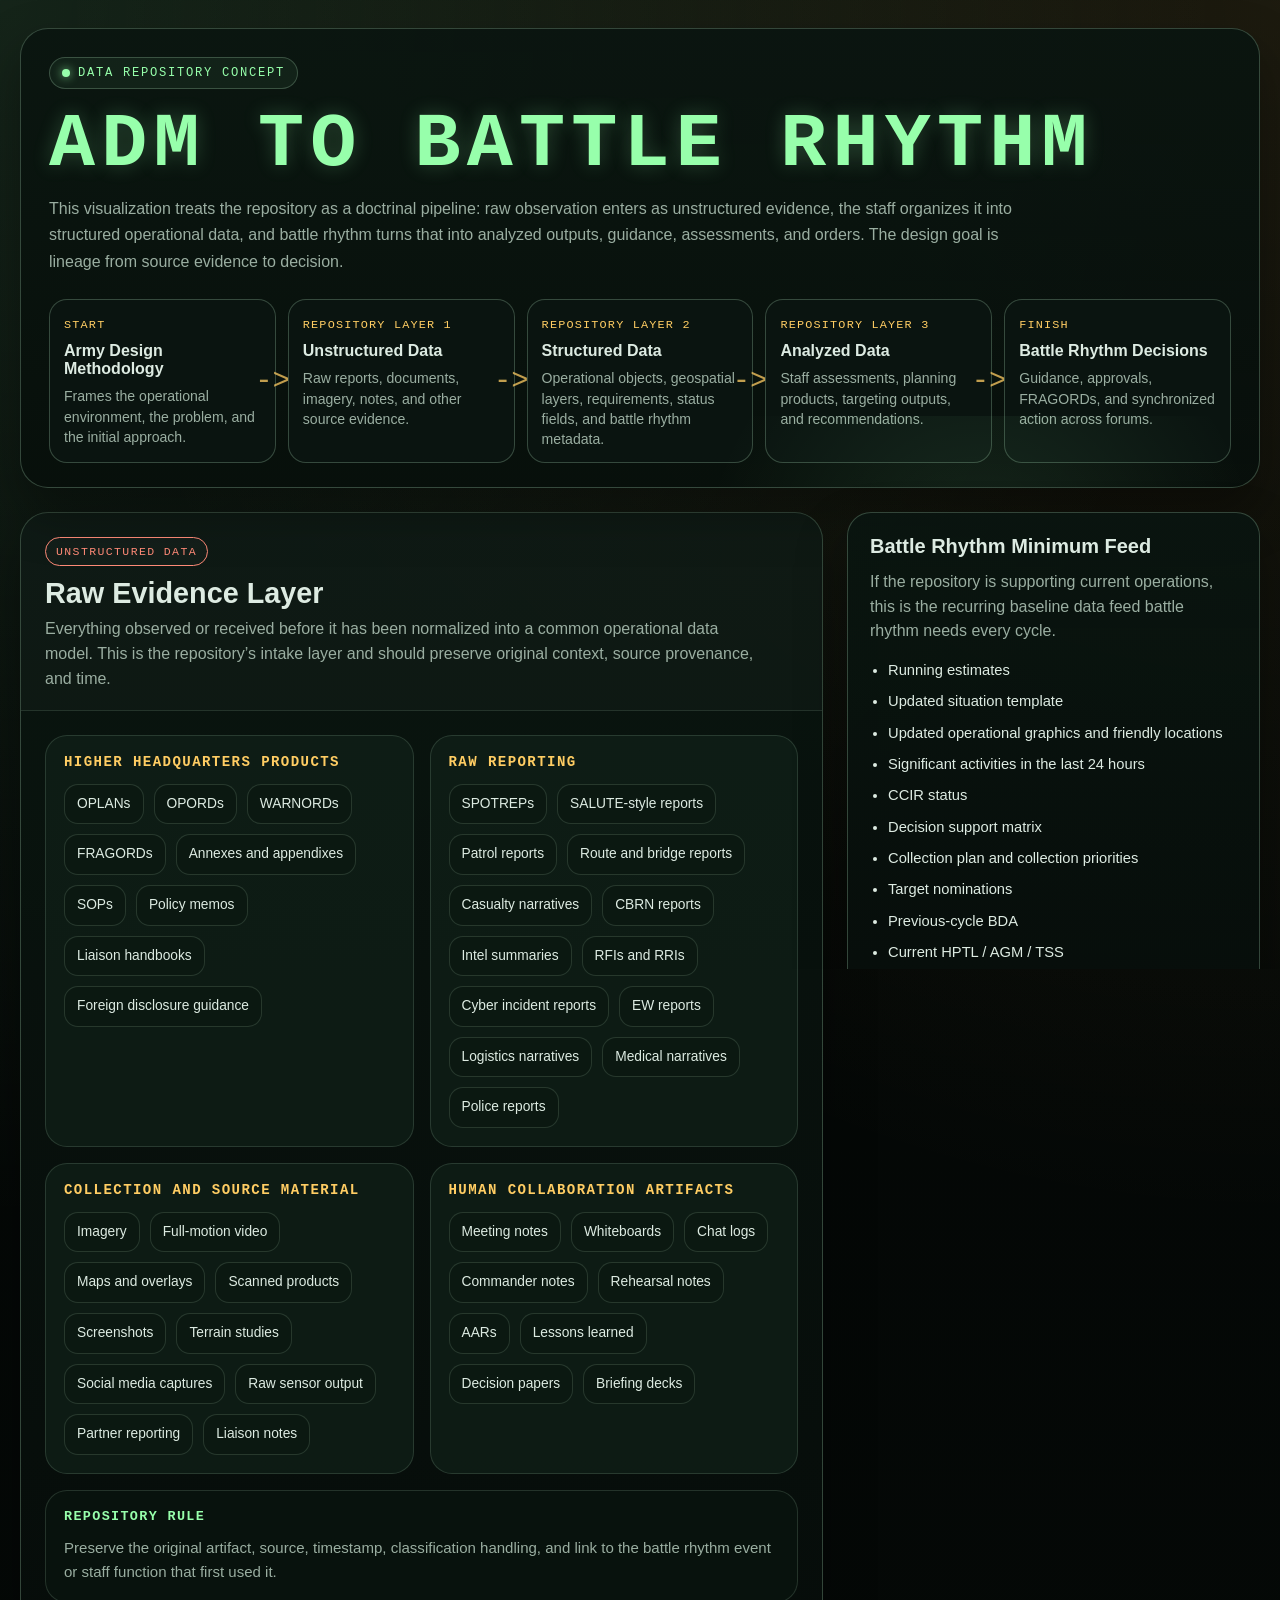
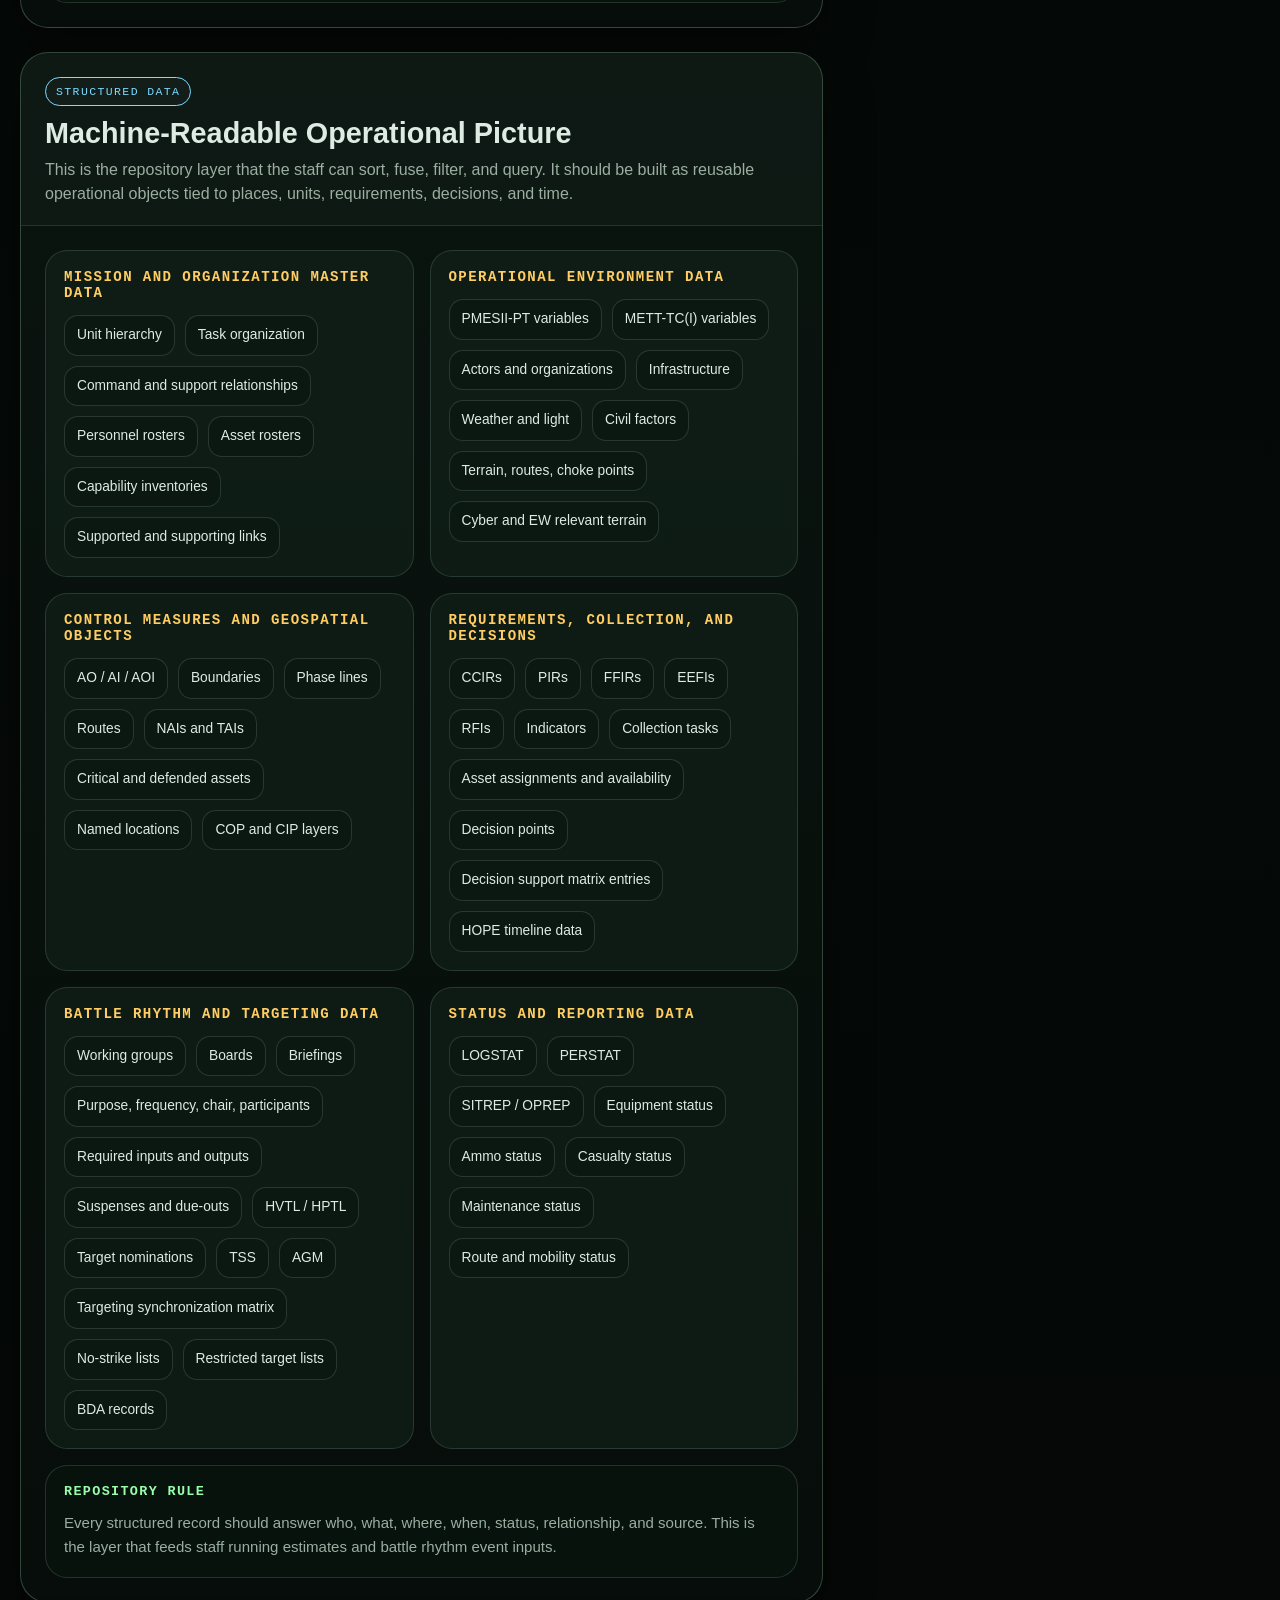
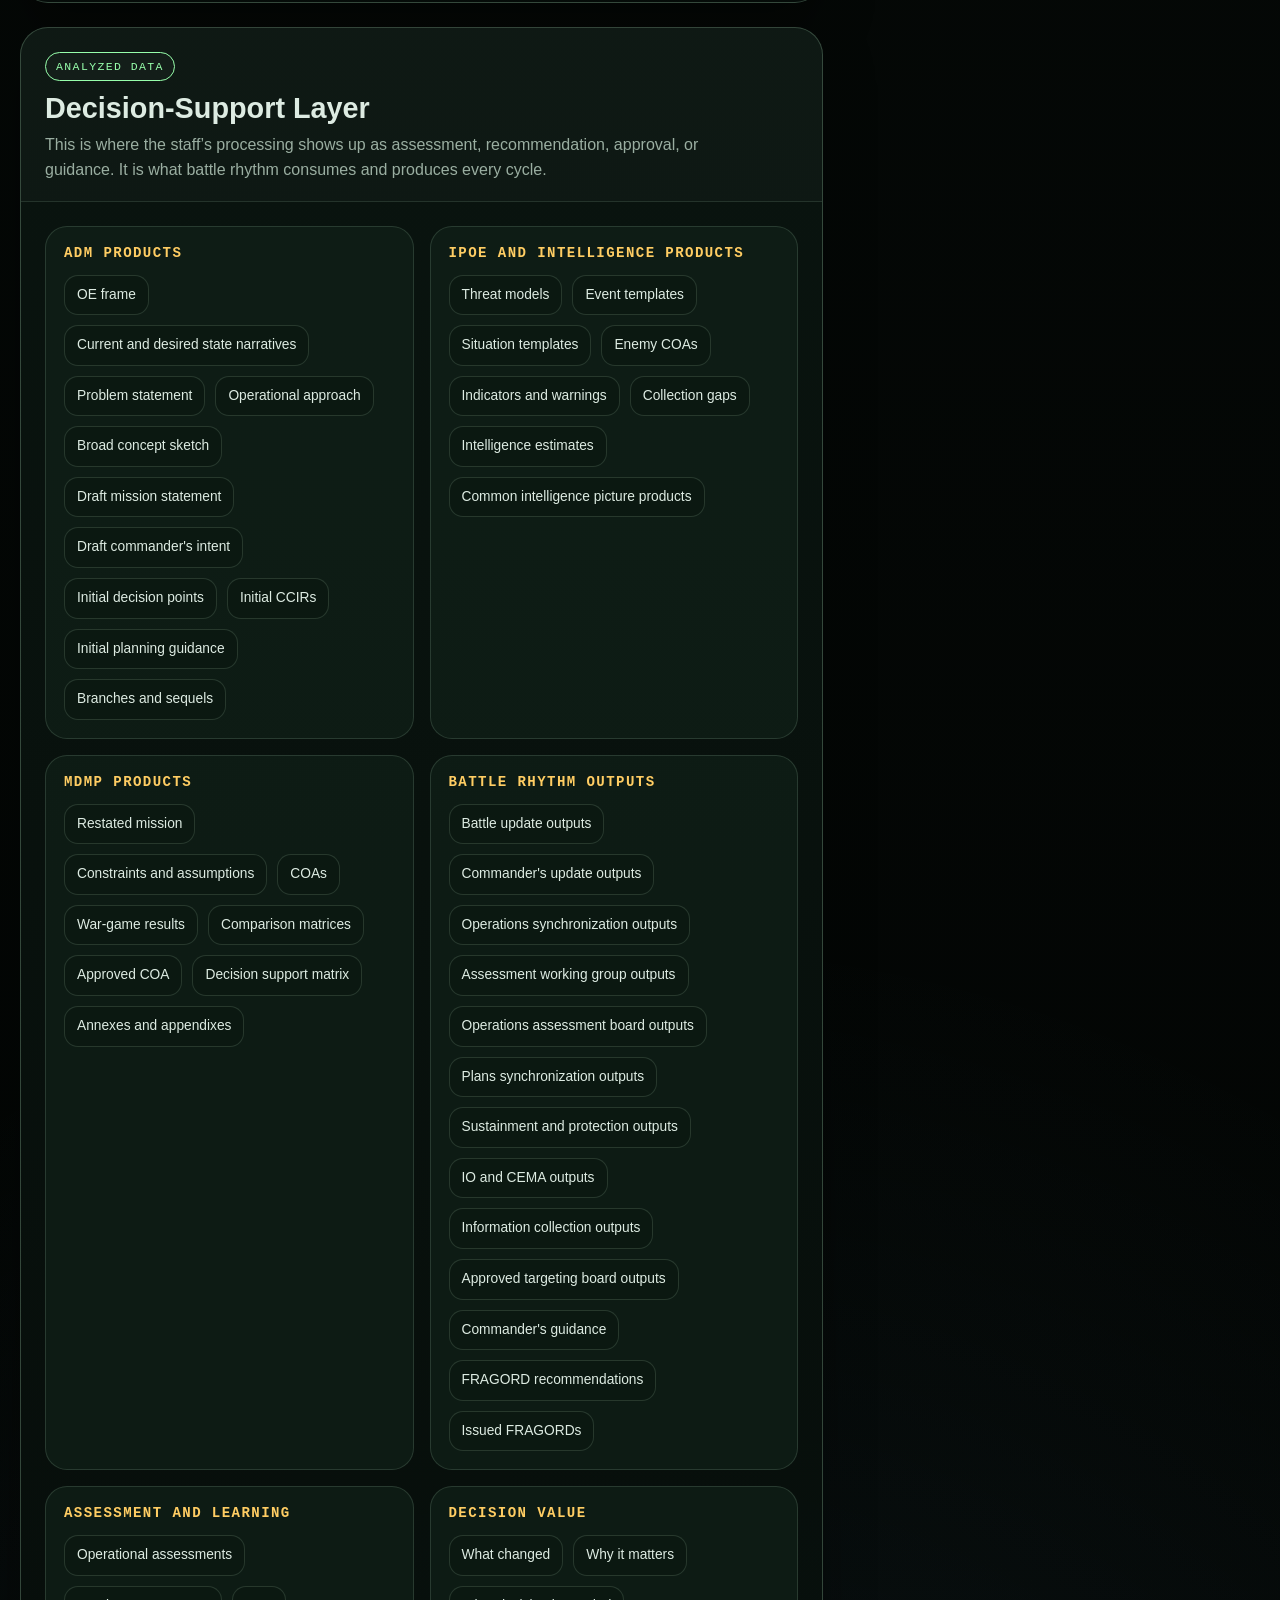
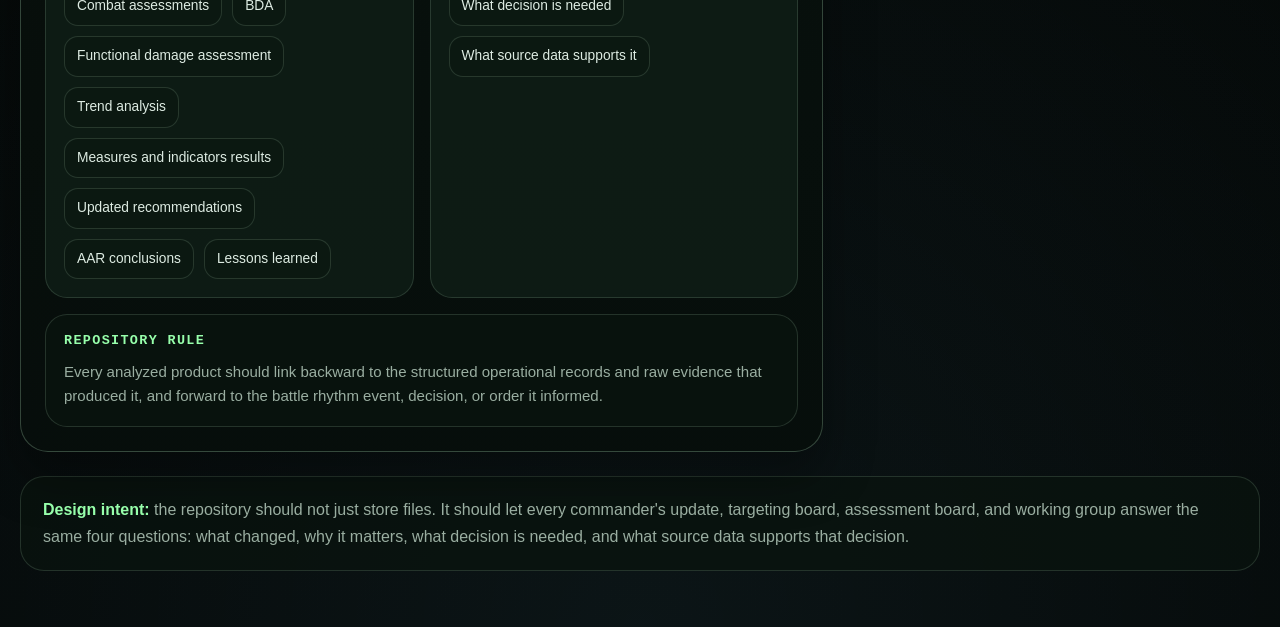
==== datarepo.html @ 00bcd7c9 "Initial Build" ====
<!DOCTYPE html>
<html lang="en">
<head>
  <meta charset="UTF-8">
  <meta name="viewport" content="width=device-width, initial-scale=1.0">
  <title>Data Repository Concept</title>
  <style>
    @font-face {
      font-family: "Geist";
      font-style: normal;
      font-weight: 100 900;
      font-display: swap;
      src: url("https://www.pizzint.watch/_next/static/media/4cf2300e9c8272f7-s.p.woff2") format("woff2");
    }

    @font-face {
      font-family: "Geist Mono";
      font-style: normal;
      font-weight: 100 900;
      font-display: swap;
      src: url("https://www.pizzint.watch/_next/static/media/93f479601ee12b01-s.p.woff2") format("woff2");
    }

    @font-face {
      font-family: "VT323";
      font-style: normal;
      font-weight: 400;
      font-display: swap;
      src: url("https://www.pizzint.watch/_next/static/media/b7bd7951037de757-s.p.woff2") format("woff2");
    }

    :root {
      --bg: #050907;
      --bg-soft: #09110d;
      --panel: rgba(10, 20, 15, 0.9);
      --panel-strong: rgba(13, 26, 19, 0.96);
      --panel-glass: rgba(16, 31, 24, 0.78);
      --grid: rgba(124, 160, 134, 0.22);
      --line: rgba(124, 160, 134, 0.38);
      --signal: #97ffab;
      --signal-soft: rgba(151, 255, 171, 0.14);
      --amber: #ffcd63;
      --amber-soft: rgba(255, 205, 99, 0.14);
      --cyan: #7cd9ff;
      --cyan-soft: rgba(124, 217, 255, 0.14);
      --red: #ff8b78;
      --text: #ddebe2;
      --muted: #9aaea1;
      --font-sans: "Geist", Arial, Helvetica, sans-serif;
      --font-mono: "Geist Mono", "Courier New", monospace;
      --font-display: "VT323", "Geist Mono", monospace;
      --shadow: 0 24px 50px rgba(0, 0, 0, 0.34);
    }

    * {
      box-sizing: border-box;
    }

    html {
      scroll-behavior: smooth;
    }

    body {
      margin: 0;
      min-height: 100vh;
      font-family: var(--font-sans);
      color: var(--text);
      background:
        radial-gradient(circle at top left, rgba(151, 255, 171, 0.12), transparent 22%),
        radial-gradient(circle at top right, rgba(255, 205, 99, 0.1), transparent 22%),
        radial-gradient(circle at bottom center, rgba(124, 217, 255, 0.08), transparent 24%),
        linear-gradient(180deg, #030605 0%, var(--bg) 42%, #020403 100%);
      overflow-x: hidden;
      position: relative;
    }

    body::before {
      content: "";
      position: fixed;
      inset: 0;
      pointer-events: none;
      background-image:
        linear-gradient(rgba(151, 255, 171, 0.05) 1px, transparent 1px),
        linear-gradient(90deg, rgba(151, 255, 171, 0.05) 1px, transparent 1px);
      background-size: 36px 36px;
      opacity: 0.12;
    }

    .page {
      width: min(1600px, calc(100% - 40px));
      margin: 0 auto;
      padding: 28px 0 56px;
      position: relative;
      z-index: 1;
    }

    .hero {
      border: 1px solid var(--line);
      border-radius: 28px;
      background:
        linear-gradient(180deg, rgba(10, 21, 16, 0.94), rgba(7, 15, 11, 0.9));
      box-shadow: var(--shadow);
      padding: 28px 28px 24px;
      margin-bottom: 24px;
      overflow: hidden;
      position: relative;
    }

    .hero::after {
      content: "";
      position: absolute;
      inset: auto -10% -50% 45%;
      height: 300px;
      background: radial-gradient(circle, rgba(151, 255, 171, 0.1), transparent 65%);
      pointer-events: none;
    }

    .hero-top {
      display: flex;
      align-items: center;
      justify-content: space-between;
      gap: 20px;
      margin-bottom: 20px;
    }

    .kicker {
      display: inline-flex;
      align-items: center;
      gap: 8px;
      font-family: var(--font-mono);
      font-size: 0.76rem;
      letter-spacing: 0.14em;
      text-transform: uppercase;
      color: var(--signal);
      border: 1px solid var(--line);
      border-radius: 999px;
      padding: 8px 12px;
      background: rgba(151, 255, 171, 0.06);
    }

    .signal-dot {
      width: 8px;
      height: 8px;
      border-radius: 50%;
      background: var(--signal);
      box-shadow: 0 0 10px rgba(151, 255, 171, 0.8);
    }

    .hero-title {
      margin: 0;
      font-family: var(--font-display);
      font-size: clamp(3rem, 6vw, 5.6rem);
      letter-spacing: 0.08em;
      color: var(--signal);
      line-height: 0.95;
      text-shadow: 0 0 20px rgba(151, 255, 171, 0.24);
    }

    .hero-copy {
      max-width: 980px;
      margin: 14px 0 0;
      font-size: 1rem;
      line-height: 1.65;
      color: var(--muted);
    }

    .flow-strip {
      display: grid;
      grid-template-columns: repeat(5, minmax(0, 1fr));
      gap: 12px;
      margin-top: 24px;
    }

    .flow-node {
      border: 1px solid var(--line);
      border-radius: 18px;
      padding: 14px 14px 12px;
      background: rgba(12, 23, 18, 0.78);
      position: relative;
      min-height: 110px;
    }

    .flow-node::after {
      content: "->";
      position: absolute;
      top: 50%;
      right: -15px;
      transform: translateY(-50%);
      font-family: var(--font-display);
      font-size: 1.8rem;
      color: var(--amber);
      opacity: 0.75;
    }

    .flow-node:last-child::after {
      display: none;
    }

    .flow-label {
      display: inline-block;
      margin-bottom: 10px;
      font-family: var(--font-mono);
      font-size: 0.74rem;
      letter-spacing: 0.1em;
      text-transform: uppercase;
      color: var(--amber);
    }

    .flow-node h2 {
      margin: 0 0 8px;
      font-size: 1rem;
      color: var(--text);
    }

    .flow-node p {
      margin: 0;
      font-size: 0.88rem;
      line-height: 1.45;
      color: var(--muted);
    }

    .content-grid {
      display: grid;
      grid-template-columns: minmax(0, 1.75fr) minmax(340px, 0.9fr);
      gap: 24px;
      align-items: start;
    }

    .stack {
      display: grid;
      gap: 24px;
    }

    .section-card {
      border: 1px solid var(--line);
      border-radius: 28px;
      background:
        linear-gradient(180deg, rgba(10, 21, 16, 0.94), rgba(7, 14, 11, 0.92));
      box-shadow: var(--shadow);
      overflow: hidden;
    }

    .section-header {
      display: flex;
      align-items: flex-start;
      justify-content: space-between;
      gap: 20px;
      padding: 24px 24px 18px;
      border-bottom: 1px solid rgba(124, 160, 134, 0.2);
      background: rgba(255, 255, 255, 0.02);
    }

    .section-tag {
      display: inline-flex;
      font-family: var(--font-mono);
      font-size: 0.72rem;
      letter-spacing: 0.12em;
      text-transform: uppercase;
      border-radius: 999px;
      padding: 7px 10px;
      border: 1px solid currentColor;
      background: rgba(255, 255, 255, 0.02);
    }

    .tag-unstructured {
      color: var(--red);
    }

    .tag-structured {
      color: var(--cyan);
    }

    .tag-analyzed {
      color: var(--signal);
    }

    .section-header h2 {
      margin: 12px 0 8px;
      font-size: 1.8rem;
      line-height: 1.1;
    }

    .section-header p {
      margin: 0;
      max-width: 720px;
      color: var(--muted);
      line-height: 1.55;
    }

    .section-body {
      padding: 24px;
      display: grid;
      gap: 16px;
    }

    .cluster-grid {
      display: grid;
      grid-template-columns: repeat(2, minmax(0, 1fr));
      gap: 16px;
    }

    .cluster {
      border: 1px solid rgba(124, 160, 134, 0.24);
      border-radius: 22px;
      background: var(--panel-glass);
      padding: 18px;
    }

    .cluster h3 {
      margin: 0 0 14px;
      font-family: var(--font-mono);
      font-size: 0.88rem;
      text-transform: uppercase;
      letter-spacing: 0.1em;
      color: var(--amber);
    }

    .pill-list {
      display: flex;
      flex-wrap: wrap;
      gap: 10px;
    }

    .pill {
      display: inline-flex;
      align-items: center;
      padding: 10px 12px;
      border-radius: 14px;
      border: 1px solid rgba(124, 160, 134, 0.24);
      background: rgba(12, 24, 18, 0.88);
      font-size: 0.86rem;
      line-height: 1.35;
      color: var(--text);
    }

    .path-panel {
      border: 1px solid rgba(124, 160, 134, 0.24);
      border-radius: 22px;
      background: rgba(10, 20, 15, 0.76);
      padding: 18px;
    }

    .path-panel h3 {
      margin: 0 0 12px;
      font-family: var(--font-mono);
      font-size: 0.84rem;
      letter-spacing: 0.1em;
      text-transform: uppercase;
      color: var(--signal);
    }

    .path-rule {
      margin: 0;
      color: var(--muted);
      line-height: 1.6;
      font-size: 0.94rem;
    }

    .sidebar {
      display: grid;
      gap: 24px;
      position: sticky;
      top: 18px;
    }

    .side-card {
      border: 1px solid var(--line);
      border-radius: 24px;
      background:
        linear-gradient(180deg, rgba(10, 21, 16, 0.95), rgba(7, 14, 11, 0.92));
      box-shadow: var(--shadow);
      padding: 22px;
    }

    .side-card h2 {
      margin: 0 0 12px;
      font-size: 1.25rem;
    }

    .side-card p {
      margin: 0 0 16px;
      color: var(--muted);
      line-height: 1.55;
    }

    .checklist {
      margin: 0;
      padding-left: 18px;
      display: grid;
      gap: 10px;
      color: var(--text);
      line-height: 1.45;
      font-size: 0.92rem;
    }

    .schema-grid {
      display: grid;
      grid-template-columns: repeat(2, minmax(0, 1fr));
      gap: 10px;
    }

    .schema-item {
      border: 1px solid rgba(124, 160, 134, 0.24);
      border-radius: 16px;
      padding: 12px;
      background: rgba(12, 24, 18, 0.84);
      font-family: var(--font-mono);
      font-size: 0.8rem;
      color: var(--signal);
      line-height: 1.4;
    }

    .footer-note {
      margin-top: 24px;
      border: 1px solid rgba(124, 160, 134, 0.24);
      border-radius: 24px;
      background: rgba(10, 20, 15, 0.78);
      padding: 20px 22px;
      color: var(--muted);
      line-height: 1.65;
    }

    .footer-note strong {
      color: var(--signal);
    }

    @media (max-width: 1180px) {
      .content-grid {
        grid-template-columns: 1fr;
      }

      .sidebar {
        position: static;
      }
    }

    @media (max-width: 900px) {
      .flow-strip {
        grid-template-columns: 1fr;
      }

      .flow-node::after {
        content: "v";
        right: auto;
        left: 50%;
        top: auto;
        bottom: -20px;
        transform: translateX(-50%);
      }

      .cluster-grid,
      .schema-grid {
        grid-template-columns: 1fr;
      }
    }

    @media (max-width: 640px) {
      .page {
        width: min(100% - 20px, 1600px);
        padding-top: 14px;
      }

      .hero,
      .section-header,
      .section-body,
      .side-card {
        padding-left: 16px;
        padding-right: 16px;
      }

      .hero-title {
        font-size: 2.6rem;
      }
    }
  </style>
</head>
<body>
  <main class="page">
    <section class="hero">
      <div class="hero-top">
        <div class="kicker">
          <span class="signal-dot"></span>
          Data Repository Concept
        </div>
      </div>

      <h1 class="hero-title">ADM TO BATTLE RHYTHM</h1>
      <p class="hero-copy">
        This visualization treats the repository as a doctrinal pipeline: raw observation enters as unstructured evidence, the staff organizes it into structured operational data, and battle rhythm turns that into analyzed outputs, guidance, assessments, and orders. The design goal is lineage from source evidence to decision.
      </p>

      <div class="flow-strip" aria-label="Doctrine data flow">
        <article class="flow-node">
          <span class="flow-label">Start</span>
          <h2>Army Design Methodology</h2>
          <p>Frames the operational environment, the problem, and the initial approach.</p>
        </article>
        <article class="flow-node">
          <span class="flow-label">Repository Layer 1</span>
          <h2>Unstructured Data</h2>
          <p>Raw reports, documents, imagery, notes, and other source evidence.</p>
        </article>
        <article class="flow-node">
          <span class="flow-label">Repository Layer 2</span>
          <h2>Structured Data</h2>
          <p>Operational objects, geospatial layers, requirements, status fields, and battle rhythm metadata.</p>
        </article>
        <article class="flow-node">
          <span class="flow-label">Repository Layer 3</span>
          <h2>Analyzed Data</h2>
          <p>Staff assessments, planning products, targeting outputs, and recommendations.</p>
        </article>
        <article class="flow-node">
          <span class="flow-label">Finish</span>
          <h2>Battle Rhythm Decisions</h2>
          <p>Guidance, approvals, FRAGORDs, and synchronized action across forums.</p>
        </article>
      </div>
    </section>

    <div class="content-grid">
      <div class="stack">
        <section class="section-card">
          <div class="section-header">
            <div>
              <span class="section-tag tag-unstructured">Unstructured Data</span>
              <h2>Raw Evidence Layer</h2>
              <p>
                Everything observed or received before it has been normalized into a common operational data model. This is the repository’s intake layer and should preserve original context, source provenance, and time.
              </p>
            </div>
          </div>
          <div class="section-body">
            <div class="cluster-grid">
              <article class="cluster">
                <h3>Higher Headquarters Products</h3>
                <div class="pill-list">
                  <span class="pill">OPLANs</span>
                  <span class="pill">OPORDs</span>
                  <span class="pill">WARNORDs</span>
                  <span class="pill">FRAGORDs</span>
                  <span class="pill">Annexes and appendixes</span>
                  <span class="pill">SOPs</span>
                  <span class="pill">Policy memos</span>
                  <span class="pill">Liaison handbooks</span>
                  <span class="pill">Foreign disclosure guidance</span>
                </div>
              </article>

              <article class="cluster">
                <h3>Raw Reporting</h3>
                <div class="pill-list">
                  <span class="pill">SPOTREPs</span>
                  <span class="pill">SALUTE-style reports</span>
                  <span class="pill">Patrol reports</span>
                  <span class="pill">Route and bridge reports</span>
                  <span class="pill">Casualty narratives</span>
                  <span class="pill">CBRN reports</span>
                  <span class="pill">Intel summaries</span>
                  <span class="pill">RFIs and RRIs</span>
                  <span class="pill">Cyber incident reports</span>
                  <span class="pill">EW reports</span>
                  <span class="pill">Logistics narratives</span>
                  <span class="pill">Medical narratives</span>
                  <span class="pill">Police reports</span>
                </div>
              </article>

              <article class="cluster">
                <h3>Collection and Source Material</h3>
                <div class="pill-list">
                  <span class="pill">Imagery</span>
                  <span class="pill">Full-motion video</span>
                  <span class="pill">Maps and overlays</span>
                  <span class="pill">Scanned products</span>
                  <span class="pill">Screenshots</span>
                  <span class="pill">Terrain studies</span>
                  <span class="pill">Social media captures</span>
                  <span class="pill">Raw sensor output</span>
                  <span class="pill">Partner reporting</span>
                  <span class="pill">Liaison notes</span>
                </div>
              </article>

              <article class="cluster">
                <h3>Human Collaboration Artifacts</h3>
                <div class="pill-list">
                  <span class="pill">Meeting notes</span>
                  <span class="pill">Whiteboards</span>
                  <span class="pill">Chat logs</span>
                  <span class="pill">Commander notes</span>
                  <span class="pill">Rehearsal notes</span>
                  <span class="pill">AARs</span>
                  <span class="pill">Lessons learned</span>
                  <span class="pill">Decision papers</span>
                  <span class="pill">Briefing decks</span>
                </div>
              </article>
            </div>

            <div class="path-panel">
              <h3>Repository Rule</h3>
              <p class="path-rule">
                Preserve the original artifact, source, timestamp, classification handling, and link to the battle rhythm event or staff function that first used it.
              </p>
            </div>
          </div>
        </section>

        <section class="section-card">
          <div class="section-header">
            <div>
              <span class="section-tag tag-structured">Structured Data</span>
              <h2>Machine-Readable Operational Picture</h2>
              <p>
                This is the repository layer that the staff can sort, fuse, filter, and query. It should be built as reusable operational objects tied to places, units, requirements, decisions, and time.
              </p>
            </div>
          </div>
          <div class="section-body">
            <div class="cluster-grid">
              <article class="cluster">
                <h3>Mission and Organization Master Data</h3>
                <div class="pill-list">
                  <span class="pill">Unit hierarchy</span>
                  <span class="pill">Task organization</span>
                  <span class="pill">Command and support relationships</span>
                  <span class="pill">Personnel rosters</span>
                  <span class="pill">Asset rosters</span>
                  <span class="pill">Capability inventories</span>
                  <span class="pill">Supported and supporting links</span>
                </div>
              </article>

              <article class="cluster">
                <h3>Operational Environment Data</h3>
                <div class="pill-list">
                  <span class="pill">PMESII-PT variables</span>
                  <span class="pill">METT-TC(I) variables</span>
                  <span class="pill">Actors and organizations</span>
                  <span class="pill">Infrastructure</span>
                  <span class="pill">Weather and light</span>
                  <span class="pill">Civil factors</span>
                  <span class="pill">Terrain, routes, choke points</span>
                  <span class="pill">Cyber and EW relevant terrain</span>
                </div>
              </article>

              <article class="cluster">
                <h3>Control Measures and Geospatial Objects</h3>
                <div class="pill-list">
                  <span class="pill">AO / AI / AOI</span>
                  <span class="pill">Boundaries</span>
                  <span class="pill">Phase lines</span>
                  <span class="pill">Routes</span>
                  <span class="pill">NAIs and TAIs</span>
                  <span class="pill">Critical and defended assets</span>
                  <span class="pill">Named locations</span>
                  <span class="pill">COP and CIP layers</span>
                </div>
              </article>

              <article class="cluster">
                <h3>Requirements, Collection, and Decisions</h3>
                <div class="pill-list">
                  <span class="pill">CCIRs</span>
                  <span class="pill">PIRs</span>
                  <span class="pill">FFIRs</span>
                  <span class="pill">EEFIs</span>
                  <span class="pill">RFIs</span>
                  <span class="pill">Indicators</span>
                  <span class="pill">Collection tasks</span>
                  <span class="pill">Asset assignments and availability</span>
                  <span class="pill">Decision points</span>
                  <span class="pill">Decision support matrix entries</span>
                  <span class="pill">HOPE timeline data</span>
                </div>
              </article>

              <article class="cluster">
                <h3>Battle Rhythm and Targeting Data</h3>
                <div class="pill-list">
                  <span class="pill">Working groups</span>
                  <span class="pill">Boards</span>
                  <span class="pill">Briefings</span>
                  <span class="pill">Purpose, frequency, chair, participants</span>
                  <span class="pill">Required inputs and outputs</span>
                  <span class="pill">Suspenses and due-outs</span>
                  <span class="pill">HVTL / HPTL</span>
                  <span class="pill">Target nominations</span>
                  <span class="pill">TSS</span>
                  <span class="pill">AGM</span>
                  <span class="pill">Targeting synchronization matrix</span>
                  <span class="pill">No-strike lists</span>
                  <span class="pill">Restricted target lists</span>
                  <span class="pill">BDA records</span>
                </div>
              </article>

              <article class="cluster">
                <h3>Status and Reporting Data</h3>
                <div class="pill-list">
                  <span class="pill">LOGSTAT</span>
                  <span class="pill">PERSTAT</span>
                  <span class="pill">SITREP / OPREP</span>
                  <span class="pill">Equipment status</span>
                  <span class="pill">Ammo status</span>
                  <span class="pill">Casualty status</span>
                  <span class="pill">Maintenance status</span>
                  <span class="pill">Route and mobility status</span>
                </div>
              </article>
            </div>

            <div class="path-panel">
              <h3>Repository Rule</h3>
              <p class="path-rule">
                Every structured record should answer who, what, where, when, status, relationship, and source. This is the layer that feeds staff running estimates and battle rhythm event inputs.
              </p>
            </div>
          </div>
        </section>

        <section class="section-card">
          <div class="section-header">
            <div>
              <span class="section-tag tag-analyzed">Analyzed Data</span>
              <h2>Decision-Support Layer</h2>
              <p>
                This is where the staff’s processing shows up as assessment, recommendation, approval, or guidance. It is what battle rhythm consumes and produces every cycle.
              </p>
            </div>
          </div>
          <div class="section-body">
            <div class="cluster-grid">
              <article class="cluster">
                <h3>ADM Products</h3>
                <div class="pill-list">
                  <span class="pill">OE frame</span>
                  <span class="pill">Current and desired state narratives</span>
                  <span class="pill">Problem statement</span>
                  <span class="pill">Operational approach</span>
                  <span class="pill">Broad concept sketch</span>
                  <span class="pill">Draft mission statement</span>
                  <span class="pill">Draft commander&apos;s intent</span>
                  <span class="pill">Initial decision points</span>
                  <span class="pill">Initial CCIRs</span>
                  <span class="pill">Initial planning guidance</span>
                  <span class="pill">Branches and sequels</span>
                </div>
              </article>

              <article class="cluster">
                <h3>IPOE and Intelligence Products</h3>
                <div class="pill-list">
                  <span class="pill">Threat models</span>
                  <span class="pill">Event templates</span>
                  <span class="pill">Situation templates</span>
                  <span class="pill">Enemy COAs</span>
                  <span class="pill">Indicators and warnings</span>
                  <span class="pill">Collection gaps</span>
                  <span class="pill">Intelligence estimates</span>
                  <span class="pill">Common intelligence picture products</span>
                </div>
              </article>

              <article class="cluster">
                <h3>MDMP Products</h3>
                <div class="pill-list">
                  <span class="pill">Restated mission</span>
                  <span class="pill">Constraints and assumptions</span>
                  <span class="pill">COAs</span>
                  <span class="pill">War-game results</span>
                  <span class="pill">Comparison matrices</span>
                  <span class="pill">Approved COA</span>
                  <span class="pill">Decision support matrix</span>
                  <span class="pill">Annexes and appendixes</span>
                </div>
              </article>

              <article class="cluster">
                <h3>Battle Rhythm Outputs</h3>
                <div class="pill-list">
                  <span class="pill">Battle update outputs</span>
                  <span class="pill">Commander&apos;s update outputs</span>
                  <span class="pill">Operations synchronization outputs</span>
                  <span class="pill">Assessment working group outputs</span>
                  <span class="pill">Operations assessment board outputs</span>
                  <span class="pill">Plans synchronization outputs</span>
                  <span class="pill">Sustainment and protection outputs</span>
                  <span class="pill">IO and CEMA outputs</span>
                  <span class="pill">Information collection outputs</span>
                  <span class="pill">Approved targeting board outputs</span>
                  <span class="pill">Commander&apos;s guidance</span>
                  <span class="pill">FRAGORD recommendations</span>
                  <span class="pill">Issued FRAGORDs</span>
                </div>
              </article>

              <article class="cluster">
                <h3>Assessment and Learning</h3>
                <div class="pill-list">
                  <span class="pill">Operational assessments</span>
                  <span class="pill">Combat assessments</span>
                  <span class="pill">BDA</span>
                  <span class="pill">Functional damage assessment</span>
                  <span class="pill">Trend analysis</span>
                  <span class="pill">Measures and indicators results</span>
                  <span class="pill">Updated recommendations</span>
                  <span class="pill">AAR conclusions</span>
                  <span class="pill">Lessons learned</span>
                </div>
              </article>

              <article class="cluster">
                <h3>Decision Value</h3>
                <div class="pill-list">
                  <span class="pill">What changed</span>
                  <span class="pill">Why it matters</span>
                  <span class="pill">What decision is needed</span>
                  <span class="pill">What source data supports it</span>
                </div>
              </article>
            </div>

            <div class="path-panel">
              <h3>Repository Rule</h3>
              <p class="path-rule">
                Every analyzed product should link backward to the structured operational records and raw evidence that produced it, and forward to the battle rhythm event, decision, or order it informed.
              </p>
            </div>
          </div>
        </section>
      </div>

      <aside class="sidebar">
        <section class="side-card">
          <h2>Battle Rhythm Minimum Feed</h2>
          <p>
            If the repository is supporting current operations, this is the recurring baseline data feed battle rhythm needs every cycle.
          </p>
          <ul class="checklist">
            <li>Running estimates</li>
            <li>Updated situation template</li>
            <li>Updated operational graphics and friendly locations</li>
            <li>Significant activities in the last 24 hours</li>
            <li>CCIR status</li>
            <li>Decision support matrix</li>
            <li>Collection plan and collection priorities</li>
            <li>Target nominations</li>
            <li>Previous-cycle BDA</li>
            <li>Current HPTL / AGM / TSS</li>
            <li>Protection, sustainment, IO, and CEMA assessments</li>
            <li>Subordinate commander updates</li>
          </ul>
        </section>

        <section class="side-card">
          <h2>Minimum Schema</h2>
          <p>
            A practical core schema that preserves lineage from raw evidence to decision.
          </p>
          <div class="schema-grid">
            <div class="schema-item">Mission</div>
            <div class="schema-item">Unit</div>
            <div class="schema-item">Area</div>
            <div class="schema-item">Requirement</div>
            <div class="schema-item">Collection Event</div>
            <div class="schema-item">Report</div>
            <div class="schema-item">Product</div>
            <div class="schema-item">Target</div>
            <div class="schema-item">Battle Rhythm Event</div>
            <div class="schema-item">Decision</div>
            <div class="schema-item">Assessment</div>
            <div class="schema-item">Action Item</div>
          </div>
        </section>

        <section class="side-card">
          <h2>Best Practical Rule</h2>
          <p>
            Use the doctrine-aligned split:
          </p>
          <ul class="checklist">
            <li><strong>Unstructured</strong> = what was observed or received.</li>
            <li><strong>Structured</strong> = what the staff organized into a common operational data model.</li>
            <li><strong>Analyzed</strong> = what the staff assessed, recommended, approved, or decided.</li>
          </ul>
        </section>
      </aside>
    </div>

    <section class="footer-note">
      <strong>Design intent:</strong>
      the repository should not just store files. It should let every commander&apos;s update, targeting board, assessment board, and working group answer the same four questions: what changed, why it matters, what decision is needed, and what source data supports that decision.
    </section>
  </main>
</body>
</html>
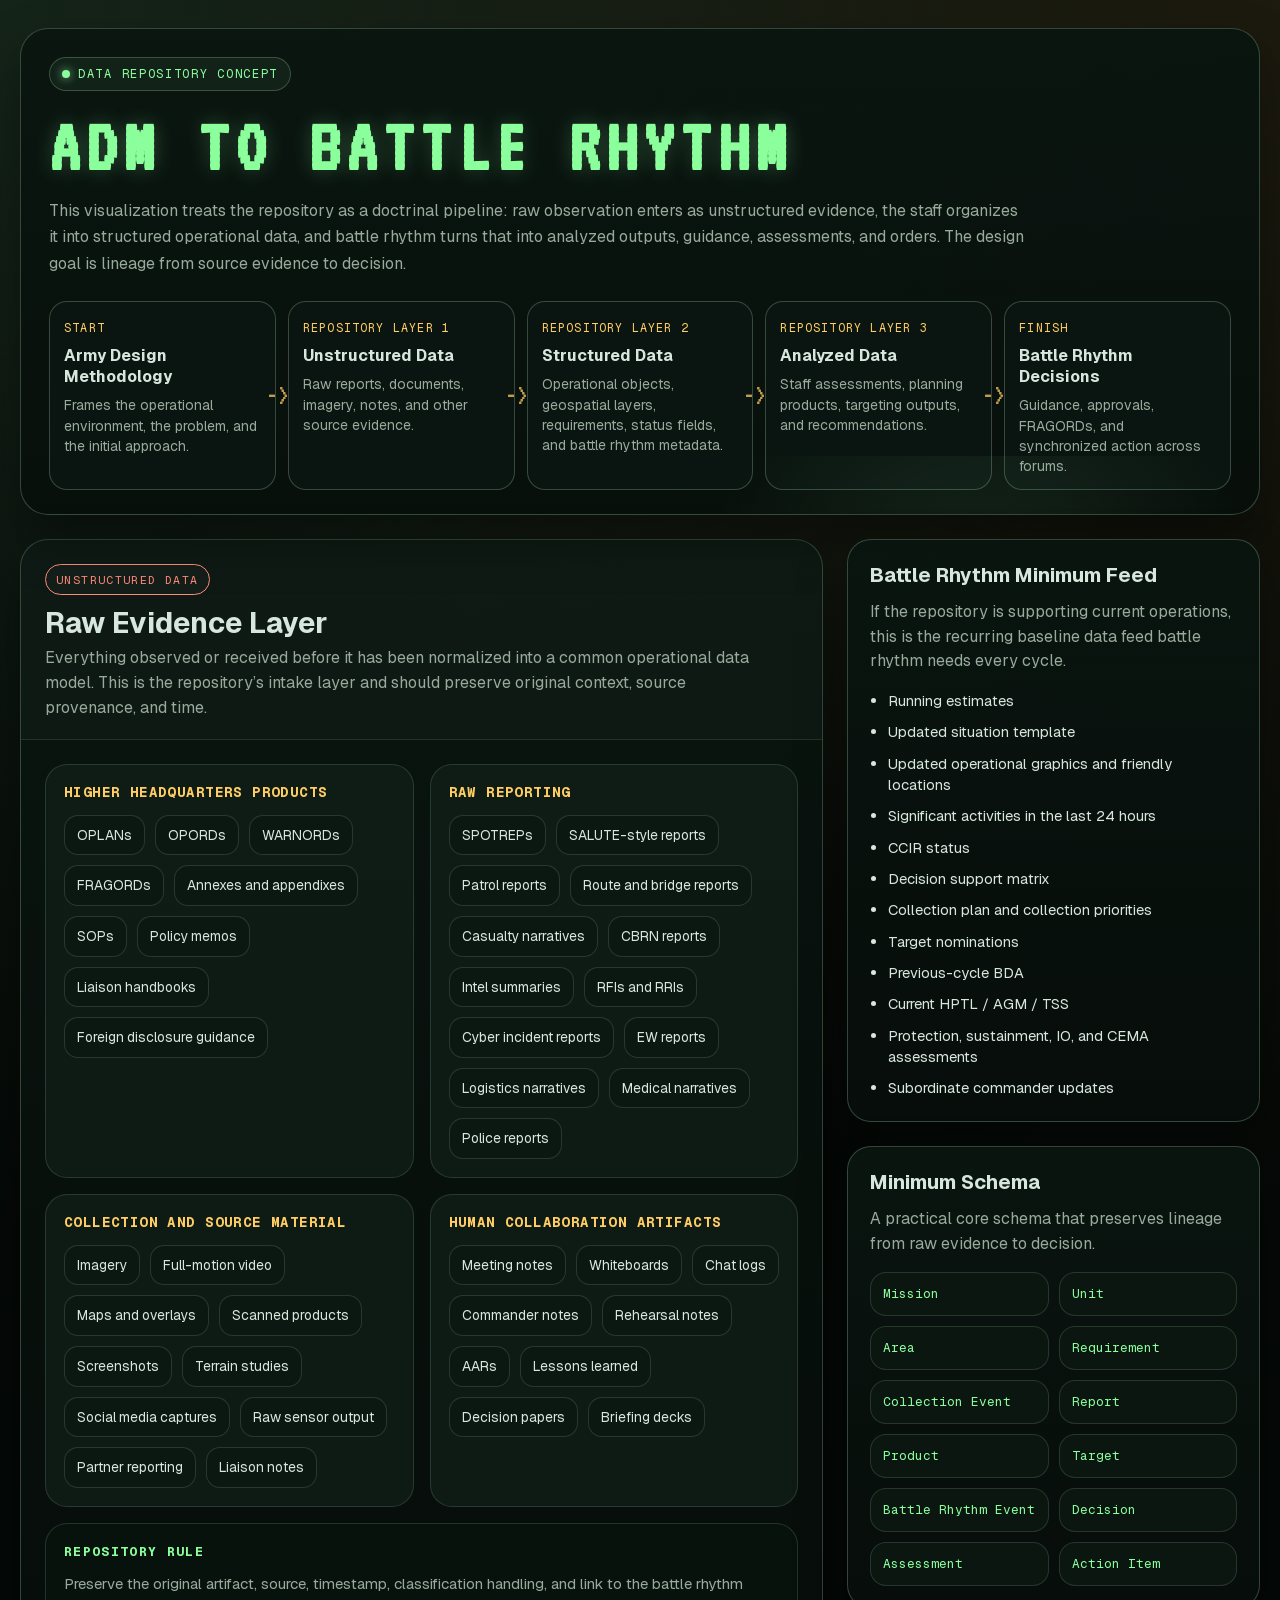
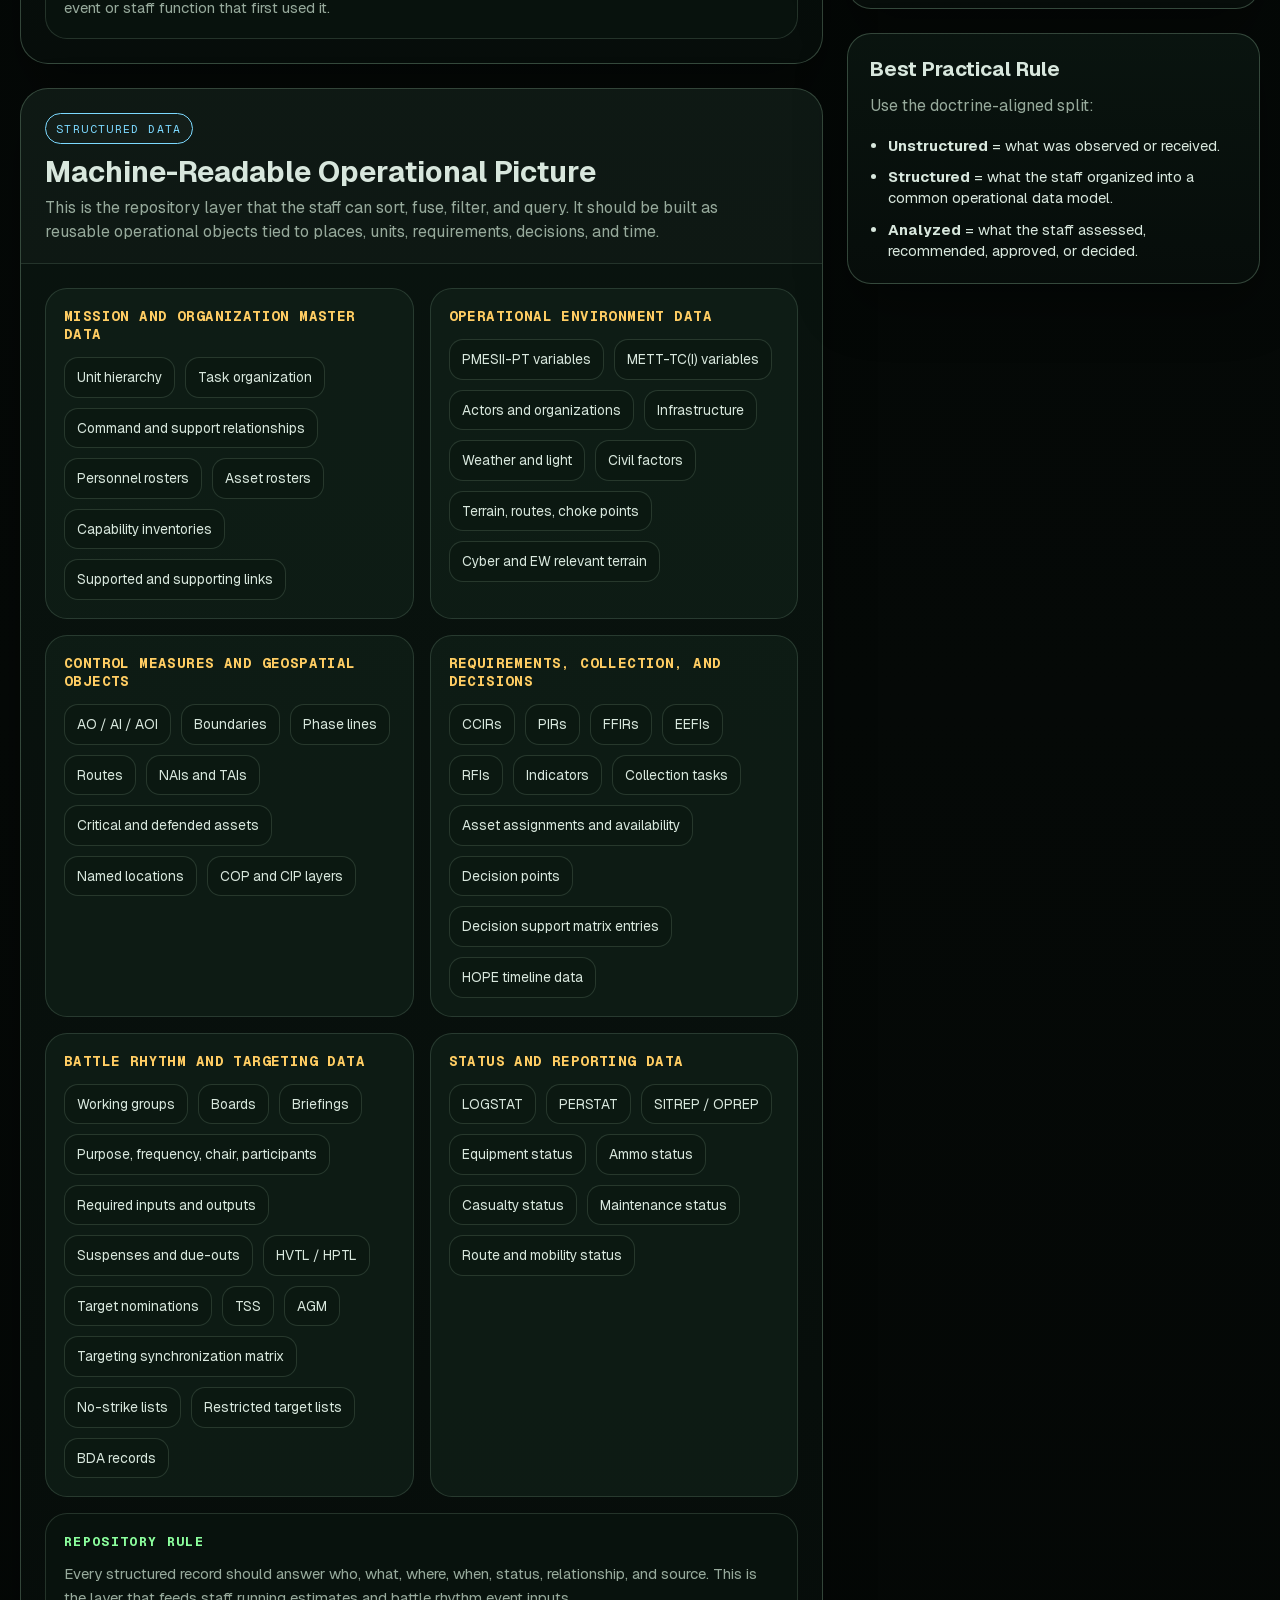
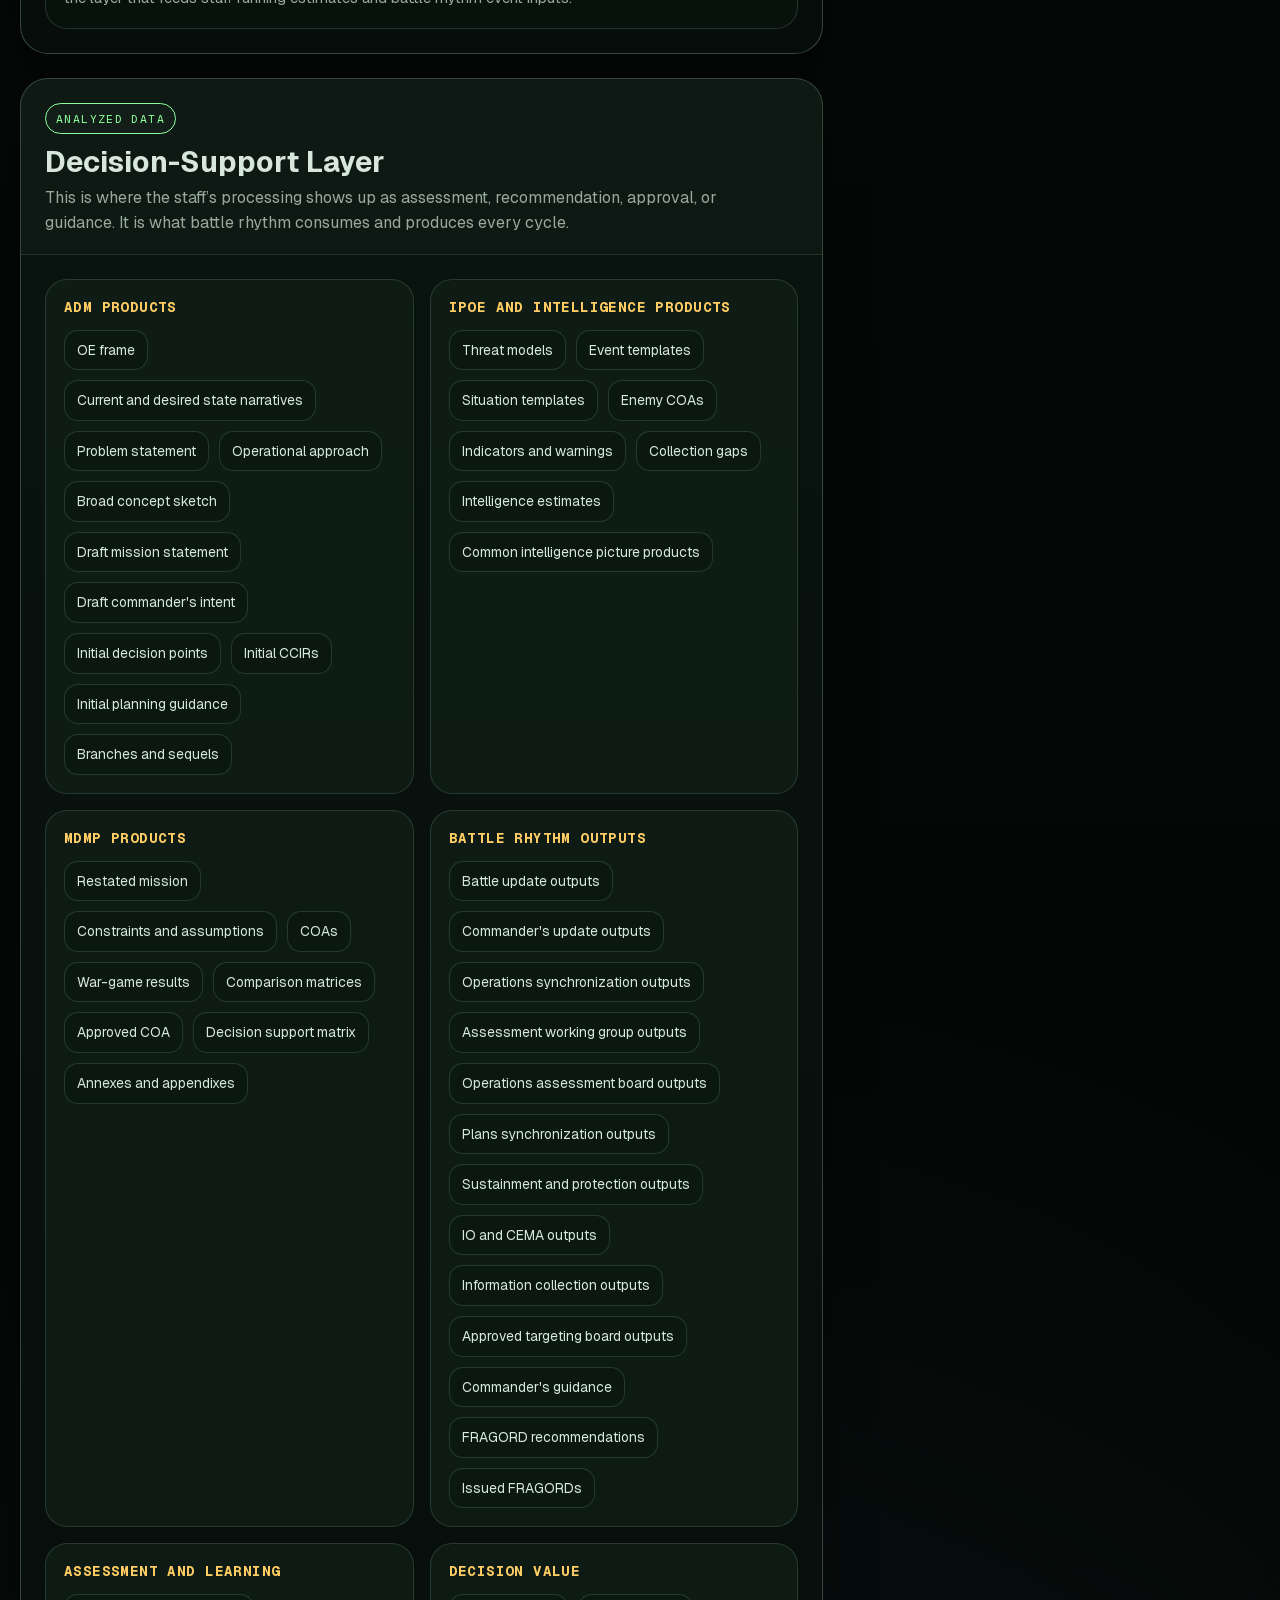
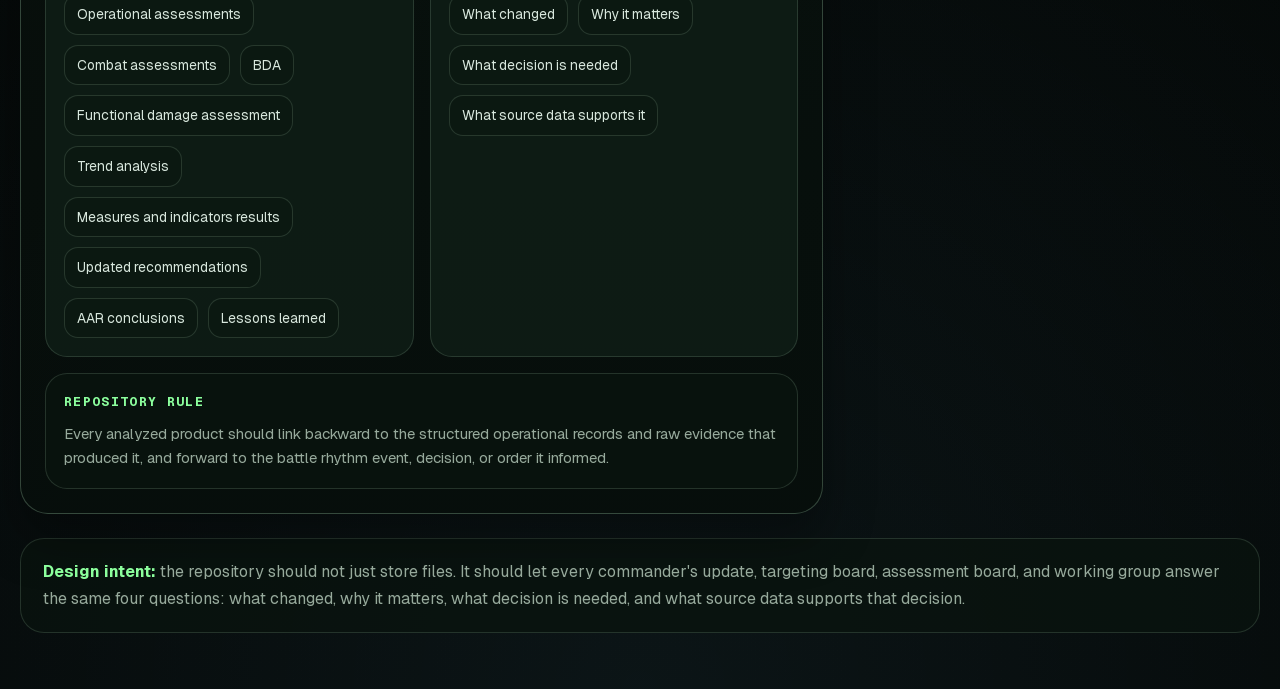
==== commit 9b9a3448: "Remove unused JavaScript file, refactor CSS in products.html to external stylesheets, and delete tem" ====
--- a/datarepo.html
+++ b/datarepo.html
@@ -4,478 +4,12 @@
   <meta charset="UTF-8">
   <meta name="viewport" content="width=device-width, initial-scale=1.0">
   <title>Data Repository Concept</title>
-  <style>
-    @font-face {
-      font-family: "Geist";
-      font-style: normal;
-      font-weight: 100 900;
-      font-display: swap;
-      src: url("https://www.pizzint.watch/_next/static/media/4cf2300e9c8272f7-s.p.woff2") format("woff2");
-    }
-
-    @font-face {
-      font-family: "Geist Mono";
-      font-style: normal;
-      font-weight: 100 900;
-      font-display: swap;
-      src: url("https://www.pizzint.watch/_next/static/media/93f479601ee12b01-s.p.woff2") format("woff2");
-    }
-
-    @font-face {
-      font-family: "VT323";
-      font-style: normal;
-      font-weight: 400;
-      font-display: swap;
-      src: url("https://www.pizzint.watch/_next/static/media/b7bd7951037de757-s.p.woff2") format("woff2");
-    }
-
-    :root {
-      --bg: #050907;
-      --bg-soft: #09110d;
-      --panel: rgba(10, 20, 15, 0.9);
-      --panel-strong: rgba(13, 26, 19, 0.96);
-      --panel-glass: rgba(16, 31, 24, 0.78);
-      --grid: rgba(124, 160, 134, 0.22);
-      --line: rgba(124, 160, 134, 0.38);
-      --signal: #97ffab;
-      --signal-soft: rgba(151, 255, 171, 0.14);
-      --amber: #ffcd63;
-      --amber-soft: rgba(255, 205, 99, 0.14);
-      --cyan: #7cd9ff;
-      --cyan-soft: rgba(124, 217, 255, 0.14);
-      --red: #ff8b78;
-      --text: #ddebe2;
-      --muted: #9aaea1;
-      --font-sans: "Geist", Arial, Helvetica, sans-serif;
-      --font-mono: "Geist Mono", "Courier New", monospace;
-      --font-display: "VT323", "Geist Mono", monospace;
-      --shadow: 0 24px 50px rgba(0, 0, 0, 0.34);
-    }
-
-    * {
-      box-sizing: border-box;
-    }
-
-    html {
-      scroll-behavior: smooth;
-    }
-
-    body {
-      margin: 0;
-      min-height: 100vh;
-      font-family: var(--font-sans);
-      color: var(--text);
-      background:
-        radial-gradient(circle at top left, rgba(151, 255, 171, 0.12), transparent 22%),
-        radial-gradient(circle at top right, rgba(255, 205, 99, 0.1), transparent 22%),
-        radial-gradient(circle at bottom center, rgba(124, 217, 255, 0.08), transparent 24%),
-        linear-gradient(180deg, #030605 0%, var(--bg) 42%, #020403 100%);
-      overflow-x: hidden;
-      position: relative;
-    }
-
-    body::before {
-      content: "";
-      position: fixed;
-      inset: 0;
-      pointer-events: none;
-      background-image:
-        linear-gradient(rgba(151, 255, 171, 0.05) 1px, transparent 1px),
-        linear-gradient(90deg, rgba(151, 255, 171, 0.05) 1px, transparent 1px);
-      background-size: 36px 36px;
-      opacity: 0.12;
-    }
-
-    .page {
-      width: min(1600px, calc(100% - 40px));
-      margin: 0 auto;
-      padding: 28px 0 56px;
-      position: relative;
-      z-index: 1;
-    }
-
-    .hero {
-      border: 1px solid var(--line);
-      border-radius: 28px;
-      background:
-        linear-gradient(180deg, rgba(10, 21, 16, 0.94), rgba(7, 15, 11, 0.9));
-      box-shadow: var(--shadow);
-      padding: 28px 28px 24px;
-      margin-bottom: 24px;
-      overflow: hidden;
-      position: relative;
-    }
-
-    .hero::after {
-      content: "";
-      position: absolute;
-      inset: auto -10% -50% 45%;
-      height: 300px;
-      background: radial-gradient(circle, rgba(151, 255, 171, 0.1), transparent 65%);
-      pointer-events: none;
-    }
-
-    .hero-top {
-      display: flex;
-      align-items: center;
-      justify-content: space-between;
-      gap: 20px;
-      margin-bottom: 20px;
-    }
-
-    .kicker {
-      display: inline-flex;
-      align-items: center;
-      gap: 8px;
-      font-family: var(--font-mono);
-      font-size: 0.76rem;
-      letter-spacing: 0.14em;
-      text-transform: uppercase;
-      color: var(--signal);
-      border: 1px solid var(--line);
-      border-radius: 999px;
-      padding: 8px 12px;
-      background: rgba(151, 255, 171, 0.06);
-    }
-
-    .signal-dot {
-      width: 8px;
-      height: 8px;
-      border-radius: 50%;
-      background: var(--signal);
-      box-shadow: 0 0 10px rgba(151, 255, 171, 0.8);
-    }
-
-    .hero-title {
-      margin: 0;
-      font-family: var(--font-display);
-      font-size: clamp(3rem, 6vw, 5.6rem);
-      letter-spacing: 0.08em;
-      color: var(--signal);
-      line-height: 0.95;
-      text-shadow: 0 0 20px rgba(151, 255, 171, 0.24);
-    }
-
-    .hero-copy {
-      max-width: 980px;
-      margin: 14px 0 0;
-      font-size: 1rem;
-      line-height: 1.65;
-      color: var(--muted);
-    }
-
-    .flow-strip {
-      display: grid;
-      grid-template-columns: repeat(5, minmax(0, 1fr));
-      gap: 12px;
-      margin-top: 24px;
-    }
-
-    .flow-node {
-      border: 1px solid var(--line);
-      border-radius: 18px;
-      padding: 14px 14px 12px;
-      background: rgba(12, 23, 18, 0.78);
-      position: relative;
-      min-height: 110px;
-    }
-
-    .flow-node::after {
-      content: "->";
-      position: absolute;
-      top: 50%;
-      right: -15px;
-      transform: translateY(-50%);
-      font-family: var(--font-display);
-      font-size: 1.8rem;
-      color: var(--amber);
-      opacity: 0.75;
-    }
-
-    .flow-node:last-child::after {
-      display: none;
-    }
-
-    .flow-label {
-      display: inline-block;
-      margin-bottom: 10px;
-      font-family: var(--font-mono);
-      font-size: 0.74rem;
-      letter-spacing: 0.1em;
-      text-transform: uppercase;
-      color: var(--amber);
-    }
-
-    .flow-node h2 {
-      margin: 0 0 8px;
-      font-size: 1rem;
-      color: var(--text);
-    }
-
-    .flow-node p {
-      margin: 0;
-      font-size: 0.88rem;
-      line-height: 1.45;
-      color: var(--muted);
-    }
-
-    .content-grid {
-      display: grid;
-      grid-template-columns: minmax(0, 1.75fr) minmax(340px, 0.9fr);
-      gap: 24px;
-      align-items: start;
-    }
-
-    .stack {
-      display: grid;
-      gap: 24px;
-    }
-
-    .section-card {
-      border: 1px solid var(--line);
-      border-radius: 28px;
-      background:
-        linear-gradient(180deg, rgba(10, 21, 16, 0.94), rgba(7, 14, 11, 0.92));
-      box-shadow: var(--shadow);
-      overflow: hidden;
-    }
-
-    .section-header {
-      display: flex;
-      align-items: flex-start;
-      justify-content: space-between;
-      gap: 20px;
-      padding: 24px 24px 18px;
-      border-bottom: 1px solid rgba(124, 160, 134, 0.2);
-      background: rgba(255, 255, 255, 0.02);
-    }
-
-    .section-tag {
-      display: inline-flex;
-      font-family: var(--font-mono);
-      font-size: 0.72rem;
-      letter-spacing: 0.12em;
-      text-transform: uppercase;
-      border-radius: 999px;
-      padding: 7px 10px;
-      border: 1px solid currentColor;
-      background: rgba(255, 255, 255, 0.02);
-    }
-
-    .tag-unstructured {
-      color: var(--red);
-    }
-
-    .tag-structured {
-      color: var(--cyan);
-    }
-
-    .tag-analyzed {
-      color: var(--signal);
-    }
-
-    .section-header h2 {
-      margin: 12px 0 8px;
-      font-size: 1.8rem;
-      line-height: 1.1;
-    }
-
-    .section-header p {
-      margin: 0;
-      max-width: 720px;
-      color: var(--muted);
-      line-height: 1.55;
-    }
-
-    .section-body {
-      padding: 24px;
-      display: grid;
-      gap: 16px;
-    }
-
-    .cluster-grid {
-      display: grid;
-      grid-template-columns: repeat(2, minmax(0, 1fr));
-      gap: 16px;
-    }
-
-    .cluster {
-      border: 1px solid rgba(124, 160, 134, 0.24);
-      border-radius: 22px;
-      background: var(--panel-glass);
-      padding: 18px;
-    }
-
-    .cluster h3 {
-      margin: 0 0 14px;
-      font-family: var(--font-mono);
-      font-size: 0.88rem;
-      text-transform: uppercase;
-      letter-spacing: 0.1em;
-      color: var(--amber);
-    }
-
-    .pill-list {
-      display: flex;
-      flex-wrap: wrap;
-      gap: 10px;
-    }
-
-    .pill {
-      display: inline-flex;
-      align-items: center;
-      padding: 10px 12px;
-      border-radius: 14px;
-      border: 1px solid rgba(124, 160, 134, 0.24);
-      background: rgba(12, 24, 18, 0.88);
-      font-size: 0.86rem;
-      line-height: 1.35;
-      color: var(--text);
-    }
-
-    .path-panel {
-      border: 1px solid rgba(124, 160, 134, 0.24);
-      border-radius: 22px;
-      background: rgba(10, 20, 15, 0.76);
-      padding: 18px;
-    }
-
-    .path-panel h3 {
-      margin: 0 0 12px;
-      font-family: var(--font-mono);
-      font-size: 0.84rem;
-      letter-spacing: 0.1em;
-      text-transform: uppercase;
-      color: var(--signal);
-    }
-
-    .path-rule {
-      margin: 0;
-      color: var(--muted);
-      line-height: 1.6;
-      font-size: 0.94rem;
-    }
-
-    .sidebar {
-      display: grid;
-      gap: 24px;
-      position: sticky;
-      top: 18px;
-    }
-
-    .side-card {
-      border: 1px solid var(--line);
-      border-radius: 24px;
-      background:
-        linear-gradient(180deg, rgba(10, 21, 16, 0.95), rgba(7, 14, 11, 0.92));
-      box-shadow: var(--shadow);
-      padding: 22px;
-    }
-
-    .side-card h2 {
-      margin: 0 0 12px;
-      font-size: 1.25rem;
-    }
-
-    .side-card p {
-      margin: 0 0 16px;
-      color: var(--muted);
-      line-height: 1.55;
-    }
-
-    .checklist {
-      margin: 0;
-      padding-left: 18px;
-      display: grid;
-      gap: 10px;
-      color: var(--text);
-      line-height: 1.45;
-      font-size: 0.92rem;
-    }
-
-    .schema-grid {
-      display: grid;
-      grid-template-columns: repeat(2, minmax(0, 1fr));
-      gap: 10px;
-    }
-
-    .schema-item {
-      border: 1px solid rgba(124, 160, 134, 0.24);
-      border-radius: 16px;
-      padding: 12px;
-      background: rgba(12, 24, 18, 0.84);
-      font-family: var(--font-mono);
-      font-size: 0.8rem;
-      color: var(--signal);
-      line-height: 1.4;
-    }
-
-    .footer-note {
-      margin-top: 24px;
-      border: 1px solid rgba(124, 160, 134, 0.24);
-      border-radius: 24px;
-      background: rgba(10, 20, 15, 0.78);
-      padding: 20px 22px;
-      color: var(--muted);
-      line-height: 1.65;
-    }
-
-    .footer-note strong {
-      color: var(--signal);
-    }
-
-    @media (max-width: 1180px) {
-      .content-grid {
-        grid-template-columns: 1fr;
-      }
-
-      .sidebar {
-        position: static;
-      }
-    }
-
-    @media (max-width: 900px) {
-      .flow-strip {
-        grid-template-columns: 1fr;
-      }
-
-      .flow-node::after {
-        content: "v";
-        right: auto;
-        left: 50%;
-        top: auto;
-        bottom: -20px;
-        transform: translateX(-50%);
-      }
-
-      .cluster-grid,
-      .schema-grid {
-        grid-template-columns: 1fr;
-      }
-    }
-
-    @media (max-width: 640px) {
-      .page {
-        width: min(100% - 20px, 1600px);
-        padding-top: 14px;
-      }
-
-      .hero,
-      .section-header,
-      .section-body,
-      .side-card {
-        padding-left: 16px;
-        padding-right: 16px;
-      }
-
-      .hero-title {
-        font-size: 2.6rem;
-      }
-    }
-  </style>
+  <link rel="stylesheet" href="assets/css/base.css">
+  <link rel="stylesheet" href="assets/css/datarepo.css">
 </head>
 <body>
-  <main class="page">
+  <a class="skip-link" href="#main-content">Skip to content</a>
+  <main class="page" id="main-content">
     <section class="hero">
       <div class="hero-top">
         <div class="kicker">
--- a/assets/css/base.css
+++ b/assets/css/base.css
@@ -0,0 +1,59 @@
+@font-face {
+  font-family: "Geist";
+  font-style: normal;
+  font-weight: 100 900;
+  font-display: swap;
+  src: url("../fonts/geist.woff2") format("woff2");
+}
+
+@font-face {
+  font-family: "Geist Mono";
+  font-style: normal;
+  font-weight: 100 900;
+  font-display: swap;
+  src: url("../fonts/geist-mono.woff2") format("woff2");
+}
+
+@font-face {
+  font-family: "VT323";
+  font-style: normal;
+  font-weight: 400;
+  font-display: swap;
+  src: url("../fonts/vt323.woff2") format("woff2");
+}
+
+:root {
+  --font-sans: "Geist", Arial, Helvetica, sans-serif;
+  --font-mono: "Geist Mono", "Courier New", monospace;
+  --font-display: "VT323", "Geist Mono", monospace;
+
+  --signal: #8cff9d;
+  --text: #d8e7dd;
+  --muted: #97aa9c;
+}
+
+* {
+  box-sizing: border-box;
+}
+
+.skip-link {
+  position: absolute;
+  top: -48px;
+  left: 12px;
+  z-index: 10000;
+  padding: 10px 14px;
+  background: #050907;
+  color: #ffe39a;
+  border: 1px solid rgba(173, 138, 55, 0.5);
+  border-radius: 8px;
+  font-family: var(--font-mono);
+  font-size: 0.9rem;
+  text-decoration: none;
+  transition: top 0.16s ease;
+}
+
+.skip-link:focus {
+  top: 12px;
+  outline: 2px solid rgba(255, 200, 87, 0.8);
+  outline-offset: 2px;
+}
--- a/assets/css/datarepo.css
+++ b/assets/css/datarepo.css
@@ -0,0 +1,433 @@
+:root {
+  --bg: #050907;
+  --bg-soft: #09110d;
+  --panel: rgba(10, 20, 15, 0.9);
+  --panel-strong: rgba(13, 26, 19, 0.96);
+  --panel-glass: rgba(16, 31, 24, 0.78);
+  --grid: rgba(124, 160, 134, 0.22);
+  --line: rgba(124, 160, 134, 0.38);
+  --signal-soft: rgba(140, 255, 157, 0.14);
+  --amber: #ffcd63;
+  --amber-soft: rgba(255, 205, 99, 0.14);
+  --cyan: #7cd9ff;
+  --cyan-soft: rgba(124, 217, 255, 0.14);
+  --red: #ff8b78;
+  --shadow: 0 24px 50px rgba(0, 0, 0, 0.34);
+}
+
+html {
+  scroll-behavior: smooth;
+}
+
+body {
+  margin: 0;
+  min-height: 100vh;
+  font-family: var(--font-sans);
+  color: var(--text);
+  background:
+    radial-gradient(circle at top left, rgba(151, 255, 171, 0.12), transparent 22%),
+    radial-gradient(circle at top right, rgba(255, 205, 99, 0.1), transparent 22%),
+    radial-gradient(circle at bottom center, rgba(124, 217, 255, 0.08), transparent 24%),
+    linear-gradient(180deg, #030605 0%, var(--bg) 42%, #020403 100%);
+  overflow-x: hidden;
+  position: relative;
+}
+
+body::before {
+  content: "";
+  position: fixed;
+  inset: 0;
+  pointer-events: none;
+  background-image:
+    linear-gradient(rgba(151, 255, 171, 0.05) 1px, transparent 1px),
+    linear-gradient(90deg, rgba(151, 255, 171, 0.05) 1px, transparent 1px);
+  background-size: 36px 36px;
+  opacity: 0.12;
+}
+
+.page {
+  width: min(1600px, calc(100% - 40px));
+  margin: 0 auto;
+  padding: 28px 0 56px;
+  position: relative;
+  z-index: 1;
+}
+
+.hero {
+  border: 1px solid var(--line);
+  border-radius: 28px;
+  background:
+    linear-gradient(180deg, rgba(10, 21, 16, 0.94), rgba(7, 15, 11, 0.9));
+  box-shadow: var(--shadow);
+  padding: 28px 28px 24px;
+  margin-bottom: 24px;
+  overflow: hidden;
+  position: relative;
+}
+
+.hero::after {
+  content: "";
+  position: absolute;
+  inset: auto -10% -50% 45%;
+  height: 300px;
+  background: radial-gradient(circle, rgba(151, 255, 171, 0.1), transparent 65%);
+  pointer-events: none;
+}
+
+.hero-top {
+  display: flex;
+  align-items: center;
+  justify-content: space-between;
+  gap: 20px;
+  margin-bottom: 20px;
+}
+
+.kicker {
+  display: inline-flex;
+  align-items: center;
+  gap: 8px;
+  font-family: var(--font-mono);
+  font-size: 0.76rem;
+  letter-spacing: 0.14em;
+  text-transform: uppercase;
+  color: var(--signal);
+  border: 1px solid var(--line);
+  border-radius: 999px;
+  padding: 8px 12px;
+  background: rgba(151, 255, 171, 0.06);
+}
+
+.signal-dot {
+  width: 8px;
+  height: 8px;
+  border-radius: 50%;
+  background: var(--signal);
+  box-shadow: 0 0 10px rgba(151, 255, 171, 0.8);
+}
+
+.hero-title {
+  margin: 0;
+  font-family: var(--font-display);
+  font-size: clamp(3rem, 6vw, 5.6rem);
+  letter-spacing: 0.08em;
+  color: var(--signal);
+  line-height: 0.95;
+  text-shadow: 0 0 20px rgba(151, 255, 171, 0.24);
+}
+
+.hero-copy {
+  max-width: 980px;
+  margin: 14px 0 0;
+  font-size: 1rem;
+  line-height: 1.65;
+  color: var(--muted);
+}
+
+.flow-strip {
+  display: grid;
+  grid-template-columns: repeat(5, minmax(0, 1fr));
+  gap: 12px;
+  margin-top: 24px;
+}
+
+.flow-node {
+  border: 1px solid var(--line);
+  border-radius: 18px;
+  padding: 14px 14px 12px;
+  background: rgba(12, 23, 18, 0.78);
+  position: relative;
+  min-height: 110px;
+}
+
+.flow-node::after {
+  content: "->";
+  position: absolute;
+  top: 50%;
+  right: -15px;
+  transform: translateY(-50%);
+  font-family: var(--font-display);
+  font-size: 1.8rem;
+  color: var(--amber);
+  opacity: 0.75;
+}
+
+.flow-node:last-child::after {
+  display: none;
+}
+
+.flow-label {
+  display: inline-block;
+  margin-bottom: 10px;
+  font-family: var(--font-mono);
+  font-size: 0.74rem;
+  letter-spacing: 0.1em;
+  text-transform: uppercase;
+  color: var(--amber);
+}
+
+.flow-node h2 {
+  margin: 0 0 8px;
+  font-size: 1rem;
+  color: var(--text);
+}
+
+.flow-node p {
+  margin: 0;
+  font-size: 0.88rem;
+  line-height: 1.45;
+  color: var(--muted);
+}
+
+.content-grid {
+  display: grid;
+  grid-template-columns: minmax(0, 1.75fr) minmax(340px, 0.9fr);
+  gap: 24px;
+  align-items: start;
+}
+
+.stack {
+  display: grid;
+  gap: 24px;
+}
+
+.section-card {
+  border: 1px solid var(--line);
+  border-radius: 28px;
+  background:
+    linear-gradient(180deg, rgba(10, 21, 16, 0.94), rgba(7, 14, 11, 0.92));
+  box-shadow: var(--shadow);
+  overflow: hidden;
+}
+
+.section-header {
+  display: flex;
+  align-items: flex-start;
+  justify-content: space-between;
+  gap: 20px;
+  padding: 24px 24px 18px;
+  border-bottom: 1px solid rgba(124, 160, 134, 0.2);
+  background: rgba(255, 255, 255, 0.02);
+}
+
+.section-tag {
+  display: inline-flex;
+  font-family: var(--font-mono);
+  font-size: 0.72rem;
+  letter-spacing: 0.12em;
+  text-transform: uppercase;
+  border-radius: 999px;
+  padding: 7px 10px;
+  border: 1px solid currentColor;
+  background: rgba(255, 255, 255, 0.02);
+}
+
+.tag-unstructured {
+  color: var(--red);
+}
+
+.tag-structured {
+  color: var(--cyan);
+}
+
+.tag-analyzed {
+  color: var(--signal);
+}
+
+.section-header h2 {
+  margin: 12px 0 8px;
+  font-size: 1.8rem;
+  line-height: 1.1;
+}
+
+.section-header p {
+  margin: 0;
+  max-width: 720px;
+  color: var(--muted);
+  line-height: 1.55;
+}
+
+.section-body {
+  padding: 24px;
+  display: grid;
+  gap: 16px;
+}
+
+.cluster-grid {
+  display: grid;
+  grid-template-columns: repeat(2, minmax(0, 1fr));
+  gap: 16px;
+}
+
+.cluster {
+  border: 1px solid rgba(124, 160, 134, 0.24);
+  border-radius: 22px;
+  background: var(--panel-glass);
+  padding: 18px;
+}
+
+.cluster h3 {
+  margin: 0 0 14px;
+  font-family: var(--font-mono);
+  font-size: 0.88rem;
+  text-transform: uppercase;
+  letter-spacing: 0.1em;
+  color: var(--amber);
+}
+
+.pill-list {
+  display: flex;
+  flex-wrap: wrap;
+  gap: 10px;
+}
+
+.pill {
+  display: inline-flex;
+  align-items: center;
+  padding: 10px 12px;
+  border-radius: 14px;
+  border: 1px solid rgba(124, 160, 134, 0.24);
+  background: rgba(12, 24, 18, 0.88);
+  font-size: 0.86rem;
+  line-height: 1.35;
+  color: var(--text);
+}
+
+.path-panel {
+  border: 1px solid rgba(124, 160, 134, 0.24);
+  border-radius: 22px;
+  background: rgba(10, 20, 15, 0.76);
+  padding: 18px;
+}
+
+.path-panel h3 {
+  margin: 0 0 12px;
+  font-family: var(--font-mono);
+  font-size: 0.84rem;
+  letter-spacing: 0.1em;
+  text-transform: uppercase;
+  color: var(--signal);
+}
+
+.path-rule {
+  margin: 0;
+  color: var(--muted);
+  line-height: 1.6;
+  font-size: 0.94rem;
+}
+
+.sidebar {
+  display: grid;
+  gap: 24px;
+  position: sticky;
+  top: 18px;
+}
+
+.side-card {
+  border: 1px solid var(--line);
+  border-radius: 24px;
+  background:
+    linear-gradient(180deg, rgba(10, 21, 16, 0.95), rgba(7, 14, 11, 0.92));
+  box-shadow: var(--shadow);
+  padding: 22px;
+}
+
+.side-card h2 {
+  margin: 0 0 12px;
+  font-size: 1.25rem;
+}
+
+.side-card p {
+  margin: 0 0 16px;
+  color: var(--muted);
+  line-height: 1.55;
+}
+
+.checklist {
+  margin: 0;
+  padding-left: 18px;
+  display: grid;
+  gap: 10px;
+  color: var(--text);
+  line-height: 1.45;
+  font-size: 0.92rem;
+}
+
+.schema-grid {
+  display: grid;
+  grid-template-columns: repeat(2, minmax(0, 1fr));
+  gap: 10px;
+}
+
+.schema-item {
+  border: 1px solid rgba(124, 160, 134, 0.24);
+  border-radius: 16px;
+  padding: 12px;
+  background: rgba(12, 24, 18, 0.84);
+  font-family: var(--font-mono);
+  font-size: 0.8rem;
+  color: var(--signal);
+  line-height: 1.4;
+}
+
+.footer-note {
+  margin-top: 24px;
+  border: 1px solid rgba(124, 160, 134, 0.24);
+  border-radius: 24px;
+  background: rgba(10, 20, 15, 0.78);
+  padding: 20px 22px;
+  color: var(--muted);
+  line-height: 1.65;
+}
+
+.footer-note strong {
+  color: var(--signal);
+}
+
+@media (max-width: 1180px) {
+  .content-grid {
+    grid-template-columns: 1fr;
+  }
+
+  .sidebar {
+    position: static;
+  }
+}
+
+@media (max-width: 900px) {
+  .flow-strip {
+    grid-template-columns: 1fr;
+  }
+
+  .flow-node::after {
+    content: "v";
+    right: auto;
+    left: 50%;
+    top: auto;
+    bottom: -20px;
+    transform: translateX(-50%);
+  }
+
+  .cluster-grid,
+  .schema-grid {
+    grid-template-columns: 1fr;
+  }
+}
+
+@media (max-width: 640px) {
+  .page {
+    width: min(100% - 20px, 1600px);
+    padding-top: 14px;
+  }
+
+  .hero,
+  .section-header,
+  .section-body,
+  .side-card {
+    padding-left: 16px;
+    padding-right: 16px;
+  }
+
+  .hero-title {
+    font-size: 2.6rem;
+  }
+}
